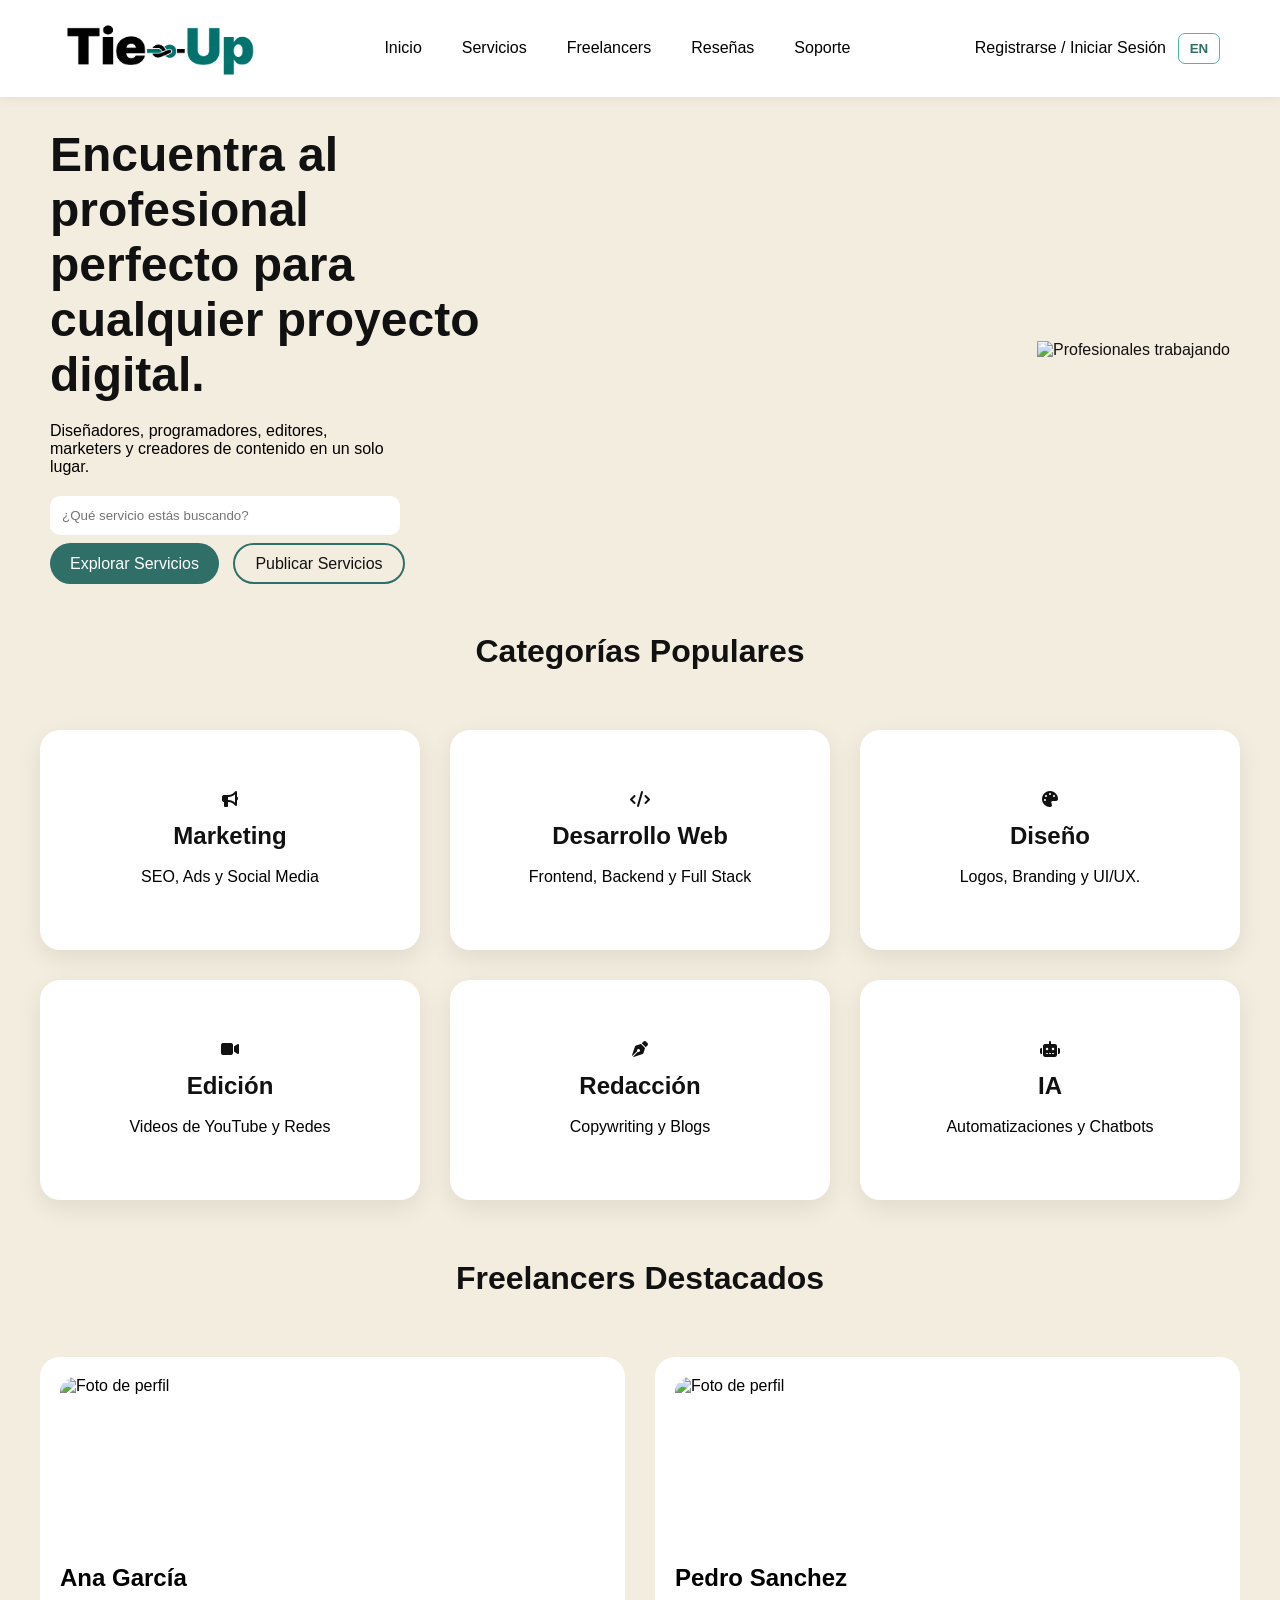
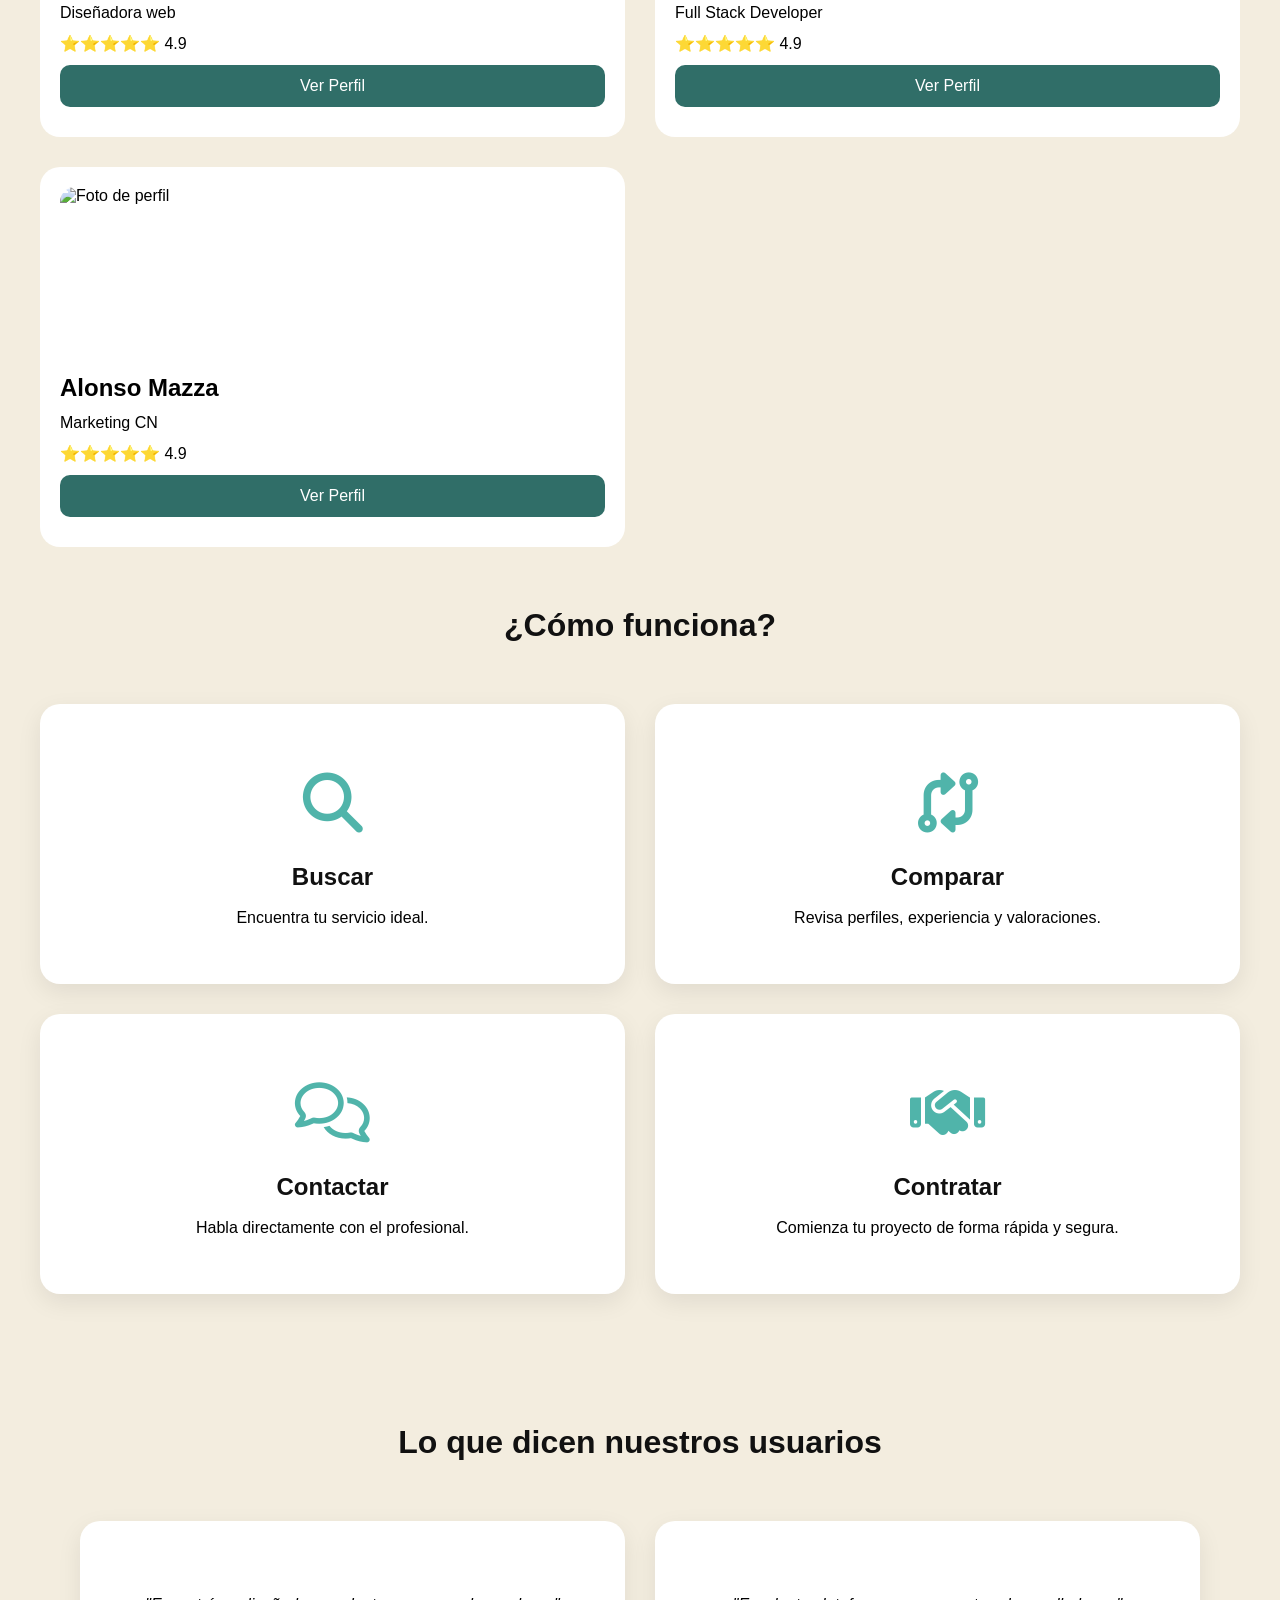
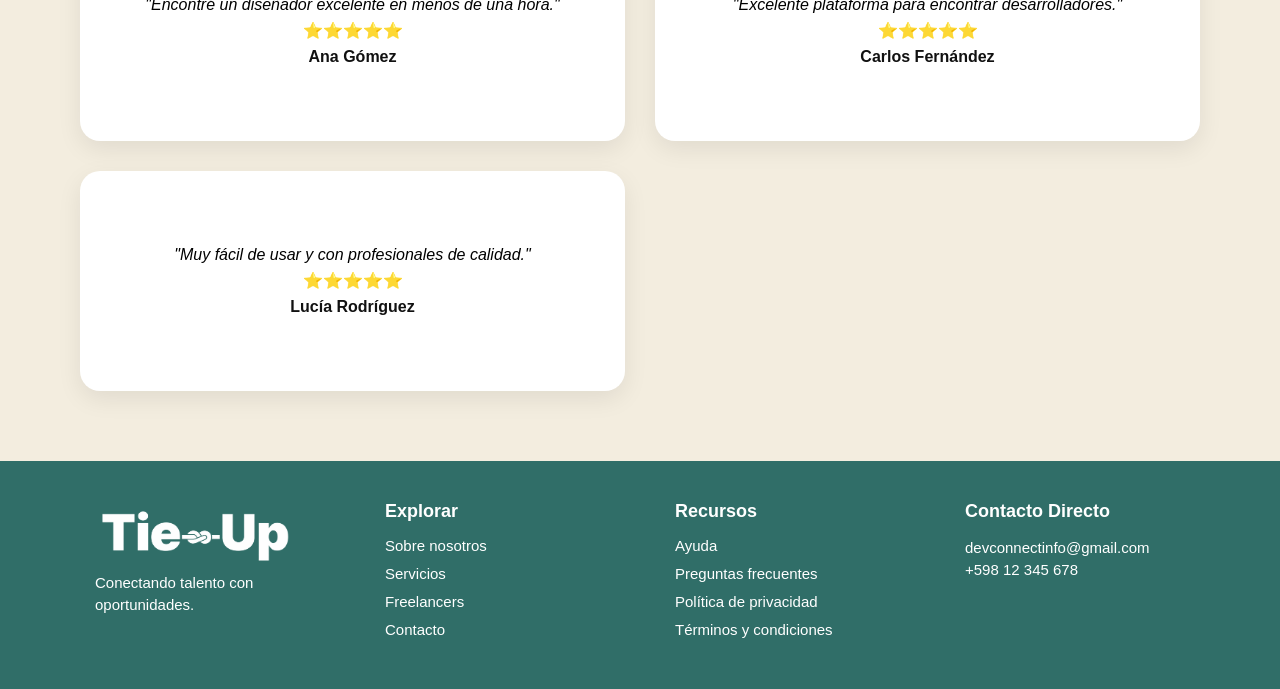
==== html/index.html @ b58e4df6 "fix: restore black typography on homepage" ====
<!doctype html>
<html lang="es">
  <head>
    <meta charset="UTF-8" />
    <meta name="viewport" content="width=device-width, initial-scale=1.0" />
    <title>Tie-Up</title>
    <link
      rel="icon"
      type="image/png"
      href="../docs/tie-up/logo-tie-up-transparente.png"
    />

    <link rel="stylesheet" href="../css/style.css?v=20261026-3" />
    <link rel="stylesheet" href="../css/navbar.css?v=20261026-2" />

    <link
      rel="stylesheet"
      href="https://cdnjs.cloudflare.com/ajax/libs/font-awesome/6.7.2/css/all.min.css"
    />
  </head>

  <body class="page-with-navbar">
    <header class="site-header">
      <nav class="navBar">
        <div class="logo">
          <img
            src="../docs/tie-up/logo-tie-up-transparente.png"
            alt="Logo de DevConnect"
          />
        </div>

        <div class="navLinks">
          <ul>
            <li><a href="index.html">Inicio</a></li>
            <li><a href="#servicios">Servicios</a></li>
            <li><a href="#freelancers">Freelancers</a></li>
            <li><a href="#resenas">Reseñas</a></li>
            <li><a href="soporte.html">Soporte</a></li>
          </ul>
        </div>

        <div class="navSession">
          <a href="login.html">Registrarse / Iniciar Sesión</a>
        </div>

        <button class="menu-hamburguesa" type="button" aria-label="Abrir menú" aria-expanded="false">
          ☰
        </button>
      </nav>
    </header>

    <main>
      <!-- HERO -->
      <section class="hero">
        <div class="heroTxt">
          <h1>
            Encuentra al profesional perfecto para cualquier proyecto digital.
          </h1>

          <p>
            Diseñadores, programadores, editores, marketers y creadores de
            contenido en un solo lugar.
          </p>

          <div class="divHeroNav">
            <label for="buscarServicio" class="sr-only">Buscar servicio</label>

            <input
              id="buscarServicio"
              type="text"
              placeholder="¿Qué servicio estás buscando?"
            />

            <div>
              <a href="#servicios" id="aHero1">Explorar Servicios</a>
              <a href="login.html" id="aHero2">Publicar Servicios</a>
            </div>
          </div>
        </div>

        <div>
          <img
            class="heroImg"
            src="../src/img/imgHero.png?v=20261026-2"
            alt="Profesionales trabajando"
          />
        </div>
      </section>

      <!-- CATEGORÍAS -->
      <section id="servicios">
        <h2 id="titleCatPopulares">Categorías Populares</h2>

        <div class="cardContainer">
          <div class="card">
            <i class="fa-solid fa-bullhorn"></i>
            <h2>Marketing</h2>
            <p>SEO, Ads y Social Media</p>
          </div>

          <div class="card">
            <i class="fa-solid fa-code"></i>
            <h2>Desarrollo Web</h2>
            <p>Frontend, Backend y Full Stack</p>
          </div>

          <div class="card">
            <i class="fa-solid fa-palette"></i>
            <h2>Diseño</h2>
            <p>Logos, Branding y UI/UX.</p>
          </div>

          <div class="card">
            <i class="fa-solid fa-video"></i>
            <h2>Edición</h2>
            <p>Videos de YouTube y Redes</p>
          </div>

          <div class="card">
            <i class="fa-solid fa-pen-nib"></i>
            <h2>Redacción</h2>
            <p>Copywriting y Blogs</p>
          </div>

          <div class="card">
            <i class="fa-solid fa-robot"></i>
            <h2>IA</h2>
            <p>Automatizaciones y Chatbots</p>
          </div>
        </div>
      </section>

      <!-- DESTACADOS -->
      <section id="freelancers">
        <h2 id="titleDestacados">Freelancers Destacados</h2>

        <div class="cardDestacadosContainer">
          <div class="cardDestacado">
            <img
              src="https://images.pexels.com/photos/1604024/pexels-photo-1604024.jpeg"
              alt="Foto de perfil"
            />
            <h2>Ana García</h2>
            <p>Diseñadora web</p>
            <p>⭐⭐⭐⭐⭐ 4.9</p>
            <!--<button>Ver Perfil</button>-->
            <a href="perfil-ana.html">Ver Perfil</a>
          </div>

          <div class="cardDestacado">
            <img
              src="https://images.pexels.com/photos/16323580/pexels-photo-16323580.jpeg"
              alt="Foto de perfil"
            />
            <h2>Pedro Sanchez</h2>
            <p>Full Stack Developer</p>
            <p>⭐⭐⭐⭐⭐ 4.9</p>
            <a href="perfil-ana.html">Ver Perfil</a>
          </div>

          <div class="cardDestacado">
            <img
              src="https://images.pexels.com/photos/9034719/pexels-photo-9034719.jpeg"
              alt="Foto de perfil"
            />
            <h2>Alonso Mazza</h2>
            <p>Marketing CN</p>
            <p>⭐⭐⭐⭐⭐ 4.9</p>
            <a href="perfil-ana.html">Ver Perfil</a>
          </div>
        </div>
      </section>

      <!-- CÓMO FUNCIONA -->
      <section>
        <h2 id="titleComoFunciona">¿Cómo funciona?</h2>

        <div class="ComoFuncionaContainer">
          <div class="ComoFunciona">
            <i class="fa-solid fa-magnifying-glass" aria-hidden="true"></i>
            <h2>Buscar</h2>
            <p>Encuentra tu servicio ideal.</p>
          </div>

          <div class="ComoFunciona">
            <i class="fa-solid fa-code-compare" aria-hidden="true"></i>
            <h2>Comparar</h2>
            <p>Revisa perfiles, experiencia y valoraciones.</p>
          </div>

          <div class="ComoFunciona">
            <i class="fa-regular fa-comments" aria-hidden="true"></i>
            <h2>Contactar</h2>
            <p>Habla directamente con el profesional.</p>
          </div>

          <div class="ComoFunciona">
            <i class="fa-solid fa-handshake" aria-hidden="true"></i>
            <h2>Contratar</h2>
            <p>Comienza tu proyecto de forma rápida y segura.</p>
          </div>
        </div>
      </section>

      <!-- RESEÑAS -->
      <section class="reseñas" id="resenas">
        <h2 id="titleResenas">Lo que dicen nuestros usuarios</h2>

        <div class="reseñasCardContainer">
          <div class="cardReseña">
            <p>"Encontré un diseñador excelente en menos de una hora."</p>
            <p>⭐⭐⭐⭐⭐</p>
            <p>Ana Gómez</p>
          </div>

          <div class="cardReseña">
            <p>"Excelente plataforma para encontrar desarrolladores."</p>
            <p>⭐⭐⭐⭐⭐</p>
            <p>Carlos Fernández</p>
          </div>

          <div class="cardReseña">
            <p>"Muy fácil de usar y con profesionales de calidad."</p>
            <p>⭐⭐⭐⭐⭐</p>
            <p>Lucía Rodríguez</p>
          </div>
        </div>
      </section>
    </main>

    <!-- FOOTER -->
    <footer id="contacto">
      <div id="logo-footer">
        <img
          src="../docs/tie-up/logo-tie-up-transparente.png"
          alt="Logo de DevConnect"
        />
        <p>Conectando talento con oportunidades.</p>
      </div>

      <div>
        <h3>Explorar</h3>

        <ul>
          <li><span class="footerText">Sobre nosotros</span></li>
          <li><a href="#servicios">Servicios</a></li>
          <li><a href="#freelancers">Freelancers</a></li>
          <li><a href="#contacto">Contacto</a></li>
        </ul>
      </div>

      <div>
        <h3>Recursos</h3>

        <ul>
          <li><a href="soporte.html">Ayuda</a></li>
          <li><span class="footerText">Preguntas frecuentes</span></li>
          <li><span class="footerText">Política de privacidad</span></li>
          <li><span class="footerText">Términos y condiciones</span></li>
        </ul>
      </div>

      <div>
        <h3>Contacto Directo</h3>

        <p>devconnectinfo@gmail.com</p>
        <p>+598 12 345 678</p>
      </div>
    </footer>
    <script src="../js/navbar.js?v=20261026-2"></script>
    <script src="../js/i18n.js?v=20261026-2"></script>
  </body>
</html>
---- css/style.css ----
/* ===========================
   RESET
=========================== */

* {
  margin: 0;
  padding: 0;
  box-sizing: border-box;
}

/* ===========================
   VARIABLES
=========================== */

:root {
  --verdeClaro: #50b4aa;
  --verdeMedio: #3f928a;
  --verdeOscuro: #306e68;
  --blanco: #ffffff;
  --pastelClaro: #f3eddf;
  --pastelOscuro: #e5d8ba;
}

/* ===========================
   BODY
=========================== */

body {
  background-color: var(--pastelClaro);
  color: #111111;
  font-family: Arial, Helvetica, sans-serif;
  overflow-x: hidden;
}

/* ===========================
   HERO
=========================== */

.hero {
  display: flex;
  justify-content: space-between;
  align-items: center;
  gap: 60px;
  width: min(1180px, calc(100% - 80px));
  margin: 30px auto 60px;
}

.heroTxt {
  display: flex;
  flex-direction: column;
  gap: 20px;
  color: black;
}

.hero h1 {
  width: 450px;
  font-size: 3rem;
  color: #111111;
}

.hero p {
  width: 350px;
  color: black;
}

.heroImg {
  width: 350px;
}

.divHeroNav {
  display: flex;
  flex-direction: column;
  gap: 20px;
}

.divHeroNav input {
  width: 350px;
  padding: 12px;
  border: none;
  border-radius: 10px;
  outline: none;
}

.hero a {
  text-decoration: none;
}

#aHero1 {
  background-color: var(--verdeOscuro);
  color: var(--blanco);
  padding: 12px 20px;
  border-radius: 25px;
  margin-right: 10px;
}

#aHero2 {
  border: 2px solid var(--verdeOscuro);
  color: #111111;
  padding: 10px 20px;
  border-radius: 25px;
}

/* ===========================
   TITULOS
=========================== */

#titleCatPopulares,
#titleDestacados,
#titleComoFunciona,
#titleResenas {
  text-align: center;
  margin: 60px 0;
  font-size: 2rem;
  color: #111111;
}

/* ===========================
   CATEGORÍAS
=========================== */

.cardContainer {
  display: grid;
  grid-template-columns: repeat(4, minmax(0, 1fr));
  gap: 40px;
  width: min(1280px, 100%);
  margin: 0 auto;
  padding: 0 40px;
}

.card {
  width: 100%;
  height: 220px;

  background-color: var(--blanco);
  border-radius: 20px;

  display: flex;
  flex-direction: column;
  justify-content: center;
  align-items: center;
  gap: 15px;

  text-align: center;

  box-shadow: 0 8px 25px rgba(0, 0, 0, 0.08);

  transition: 0.5s;
}

.card:hover {
  transform: translateY(-6px);
}

.card h2 {
  margin: 0;
}

.card p {
  color: black;
  line-height: 1.5;
}

/* ===========================
   DESTACADOS
=========================== */

.cardDestacadosContainer {
  display: grid;
  grid-template-columns: repeat(3, minmax(0, 1fr));
  gap: 30px;
  width: min(1280px, 100%);
  margin: 0 auto;
  padding: 0 40px;
}

.cardDestacado {
  background-color: var(--blanco);
  width: 100%;
  height: 380px;

  color: black;

  padding: 20px;
  border-radius: 20px;

  display: flex;
  flex-direction: column;
  gap: 12px;
}

.cardDestacado:hover {
  transform: translateY(-6px);
}

.cardDestacado img {
  width: 100%;
  height: 170px;

  object-fit: cover;
  border-radius: 15px;
}

.cardDestacado h2 {
  margin-top: 5px;
}

.cardDestacado button {
  margin-top: auto;

  background-color: var(--verdeOscuro);
  color: var(--blanco);

  border: none;
  border-radius: 10px;

  padding: 12px;

  cursor: pointer;
  transition: 0.67s;
}

.cardDestacado a {
  background-color: var(--verdeOscuro);
  display: flex;

  justify-content: center;
  align-items: center;

  padding: 12px;
  border-radius: 10px;

  color: white;
  text-decoration: none;

  cursor: pointer;
  transition: 0.67s;
}

.cardDestacado a:hover {
  background-color: var(--verdeClaro);
}

/* ===========================
   COMO FUNCIONA
=========================== */
.ComoFuncionaContainer {
  display: grid;
  grid-template-columns: repeat(4, minmax(0, 1fr));
  gap: 30px;
  width: min(1280px, 100%);
  margin: 0 auto;
  padding: 0 40px;
  align-items: center;
}

.ComoFunciona {
  width: 100%;
  height: 280px;

  background-color: var(--blanco);
  color: black;

  display: flex;
  flex-direction: column;

  justify-content: center;
  align-items: center;
  text-align: center;

  gap: 15px;

  padding: 30px;
  border-radius: 20px;

  box-shadow: 0 8px 25px rgba(0, 0, 0, 0.08);

  transition: 0.67s;
}

.ComoFunciona:hover {
  transform: translateY(-6px);
}

.ComoFunciona img {
  width: 90px;
  height: 90px;
  object-fit: contain;
}

.ComoFunciona > i {
  width: 90px;
  height: 90px;
  display: grid;
  place-items: center;
  color: var(--verdeClaro);
  font-size: 60px;
}

.ComoFunciona h2 {
  margin: 0;
  color: #111111;
}

.ComoFunciona p {
  line-height: 1.5;
}

/* ===========================
   RESEÑAS
=========================== */

.reseñas {
  padding: 70px 40px;
}
.reseñasCardContainer {
  display: grid;
  grid-template-columns: repeat(3, minmax(0, 1fr));
  gap: 30px;
  width: min(1200px, 100%);
  margin: 0 auto;
}

.cardReseña {
  width: 100%;
  height: 220px;

  background-color: var(--blanco);

  padding: 30px;
  border-radius: 20px;

  display: flex;
  flex-direction: column;
  justify-content: center;
  text-align: center;

  box-shadow: 0 8px 25px rgba(0, 0, 0, 0.08);

  color: black;
}

.cardReseña:hover {
  transform: translateY(-6px);
  box-shadow: rgba(0, 0, 0, 0.08);
}

.cardReseña p {
  line-height: 1.6;
}

.cardReseña p:first-child {
  font-style: italic;
}

.cardReseña p:last-child {
  font-weight: bold;
  color: #111111;
}

footer img {
  width: 200px;
  height: auto;
  filter: brightness(0) invert(1);
}

footer {
  background-color: var(--verdeOscuro);
  color: var(--blanco);

  display: flex;
  justify-content: space-around;
  align-items: start;

  padding: 40px 60px;
}

footer div {
  width: 220px;
}

footer p {
  color: var(--blanco);
  font-size: 15px;
  line-height: 1.5;
}

footer h3 {
  color: var(--blanco);
  font-size: 18px;
  margin-bottom: 15px;
}

footer ul {
  list-style: none;
  padding: 0px;
}

footer li {
  margin-bottom: 10px;
}

footer a,
.footerText {
  color: var(--blanco);
  text-decoration: none;
  font-size: 15px;
}

footer a:hover {
  color: var(--blanco);
}

/* ==================================
   LAPTOPS
   ================================== */

@media (max-width: 1439px) {
  .cardContainer {
    grid-template-columns: repeat(3, minmax(0, 1fr));
    justify-content: initial;
    gap: 30px;
  }

  .cardDestacadosContainer,
  .reseñasCardContainer {
    grid-template-columns: repeat(2, minmax(0, 1fr));
    gap: 30px;
    padding: 0 40px;
  }

  .ComoFuncionaContainer {
    grid-template-columns: repeat(2, minmax(0, 1fr));
    gap: 30px;
    padding: 0 40px;
  }

  .card,
  .cardDestacado,
  .ComoFunciona,
  .cardReseña {
    width: 100%;
  }
}

/* ==================================
   TABLETS
   ================================== */

@media (max-width: 1100px) {
  .hero {
    align-items: center;
    gap: 40px;
    margin: 40px 30px;
  }

  .hero h1,
  .hero p,
  .divHeroNav input {
    width: 100%;
  }

  .heroTxt {
    flex: 1;
  }

  .heroImg {
    width: 300px;
    max-width: 45%;
  }

  .cardContainer {
    grid-template-columns: repeat(2, minmax(0, 1fr));
    justify-content: initial;
    gap: 24px;
    padding: 0 30px;
  }

  .cardDestacadosContainer,
  .ComoFuncionaContainer,
  .reseñasCardContainer {
    grid-template-columns: repeat(2, minmax(0, 1fr));
    justify-content: initial;
    gap: 24px;
    padding: 0 30px;
  }

  .card,
  .cardDestacado,
  .ComoFunciona,
  .cardReseña {
    width: 100%;
  }

  footer {
    flex-wrap: wrap;
    gap: 35px;
  }
}

/* ==================================
   CELULARES
   ================================== */

@media (max-width: 767px) {
  .hero {
    flex-direction: column;
    gap: 28px;
    width: auto;
    margin: 30px 20px 44px;
    text-align: center;
  }

  .heroTxt {
    width: 100%;
  }

  .hero h1 {
    width: 100%;
    font-size: 2.2rem;
  }

  .hero p {
    width: 100%;
  }

  .heroImg {
    width: 100%;
    max-width: 320px;
  }

  .divHeroNav {
    width: 100%;
  }

  .divHeroNav input {
    width: 100%;
  }

  .divHeroNav div {
    display: flex;
    flex-direction: column;
    gap: 12px;
  }

  #aHero1 {
    margin-right: 0;
  }

  #titleCatPopulares,
  #titleDestacados,
  #titleComoFunciona,
  #titleResenas {
    margin: 45px 20px 30px;
    font-size: 1.7rem;
  }

  .cardContainer,
  .cardDestacadosContainer,
  .ComoFuncionaContainer,
  .reseñasCardContainer {
    grid-template-columns: 1fr;
    justify-content: initial;
    gap: 20px;
    padding: 0 20px;
  }

  .card,
  .cardDestacado,
  .ComoFunciona,
  .cardReseña {
    width: 100%;
  }

  .card {
    height: auto;
    min-height: 160px;
    padding: 22px;
  }

  .cardDestacado {
    height: auto;
    min-height: 0;
  }

  .ComoFunciona {
    height: auto;
    min-height: 200px;
    padding: 24px;
  }

  .cardReseña {
    height: auto;
    min-height: 170px;
  }

  .reseñas {
    padding: 40px 0;
  }

  footer {
    flex-direction: column;
    gap: 30px;
    padding: 35px 24px;
  }

  footer div {
    width: 100%;
  }
}

/* ==================================
   CELULARES PEQUEÑOS
   ================================== */

@media (max-width: 480px) {
  .hero {
    margin: 25px 16px;
  }

  .hero h1 {
    font-size: 1.9rem;
  }

  .cardContainer,
  .cardDestacadosContainer,
  .ComoFuncionaContainer,
  .reseñasCardContainer {
    padding: 0 16px;
  }

  .card,
  .cardDestacado,
  .ComoFunciona,
  .cardReseña {
    padding: 20px;
  }

  footer {
    padding: 30px 20px;
  }
}
---- css/navbar.css ----
.site-header {
  width: 100%;
  background-color: var(--blanco, #ffffff);
  box-shadow: 0 2px 10px rgba(0, 0, 0, 0.06);
  position: relative;
  z-index: 10;
}

.site-header,
.site-header * {
  box-sizing: border-box;
}

.menu-hamburguesa {
  display: none;
  width: auto;
  height: auto;
  margin: 0;
  padding: 8px 10px;
  border: 0;
  border-radius: 8px;
  background: var(--verdeOscuro, #306e68);
  color: #fff;
  font-size: 1.35rem;
  cursor: pointer;
  line-height: 1;
  transform: none;
}

.menu-hamburguesa:hover {
  background: var(--verdeMedio, #3f928a);
  transform: none;
}

.page-with-navbar {
  display: block;
  min-height: 100vh;
  padding: 0;
}

.navBar {
  width: 100%;
  min-height: 90px;
  display: flex;
  justify-content: space-between;
  align-items: center;
  gap: 30px;
  padding: 15px 60px;
  background-color: var(--blanco, #ffffff);
  font-family: Arial, Helvetica, sans-serif;
}

.navBar .logo {
  display: flex;
  align-items: center;
}

.navBar .logo img {
  width: 200px;
  height: auto;
  display: block;
}

.navBar ul {
  display: flex;
  align-items: center;
  gap: 40px;
  margin: 0;
  padding: 0;
  list-style: none;
}

.navBar a {
  color: black;
  text-decoration: none;
  transition: color 0.3s ease;
}

.navBar a:hover {
  color: var(--verdeClaro, #50b4aa);
}

.navSession {
  white-space: nowrap;
  display: flex;
  align-items: center;
  gap: 12px;
}

#language-toggle {
  min-width: 42px;
  padding: 7px 10px;
  border: 1px solid var(--verdeClaro, #50b4aa);
  border-radius: 7px;
  background: transparent;
  color: var(--verdeOscuro, #306e68);
  font-weight: 700;
  cursor: pointer;
}

#language-toggle:hover {
  background: var(--verdeClaro, #50b4aa);
  color: #fff;
}

.login-page .login,
.support-page .contacto {
  margin: 60px auto;
  padding-right: 20px;
  padding-left: 20px;
}

@media (max-width: 1100px) {
  .navBar {
    position: relative;
    min-height: 72px;
    gap: 16px;
    padding: 12px 24px;
  }

  .navBar .logo img {
    width: 145px;
  }

  .menu-hamburguesa {
    display: block;
    order: 3;
  }

  .navLinks,
  .navSession {
    display: none;
  }

  .navBar.menu-abierto {
    flex-wrap: wrap;
  }

  .navBar.menu-abierto .navLinks,
  .navBar.menu-abierto .navSession {
    display: flex;
    width: 100%;
  }

  .navBar.menu-abierto .navLinks {
    order: 4;
  }

  .navBar.menu-abierto .navSession {
    order: 5;
  }

  .navBar.menu-abierto ul,
  .navBar.menu-abierto .navSession {
    flex-direction: column;
    align-items: stretch;
    gap: 8px;
  }

  .navBar.menu-abierto a,
  .navBar.menu-abierto #language-toggle {
    display: block;
    width: 100%;
    padding: 10px 12px;
    text-align: center;
  }

  .navBar.menu-abierto .navLinks {
    border-top: 1px solid #e8efee;
    padding-top: 10px;
  }
}

@media (max-width: 480px) {
  .navBar {
    padding: 10px 16px;
  }

  .navBar .logo img {
    width: 125px;
  }
}
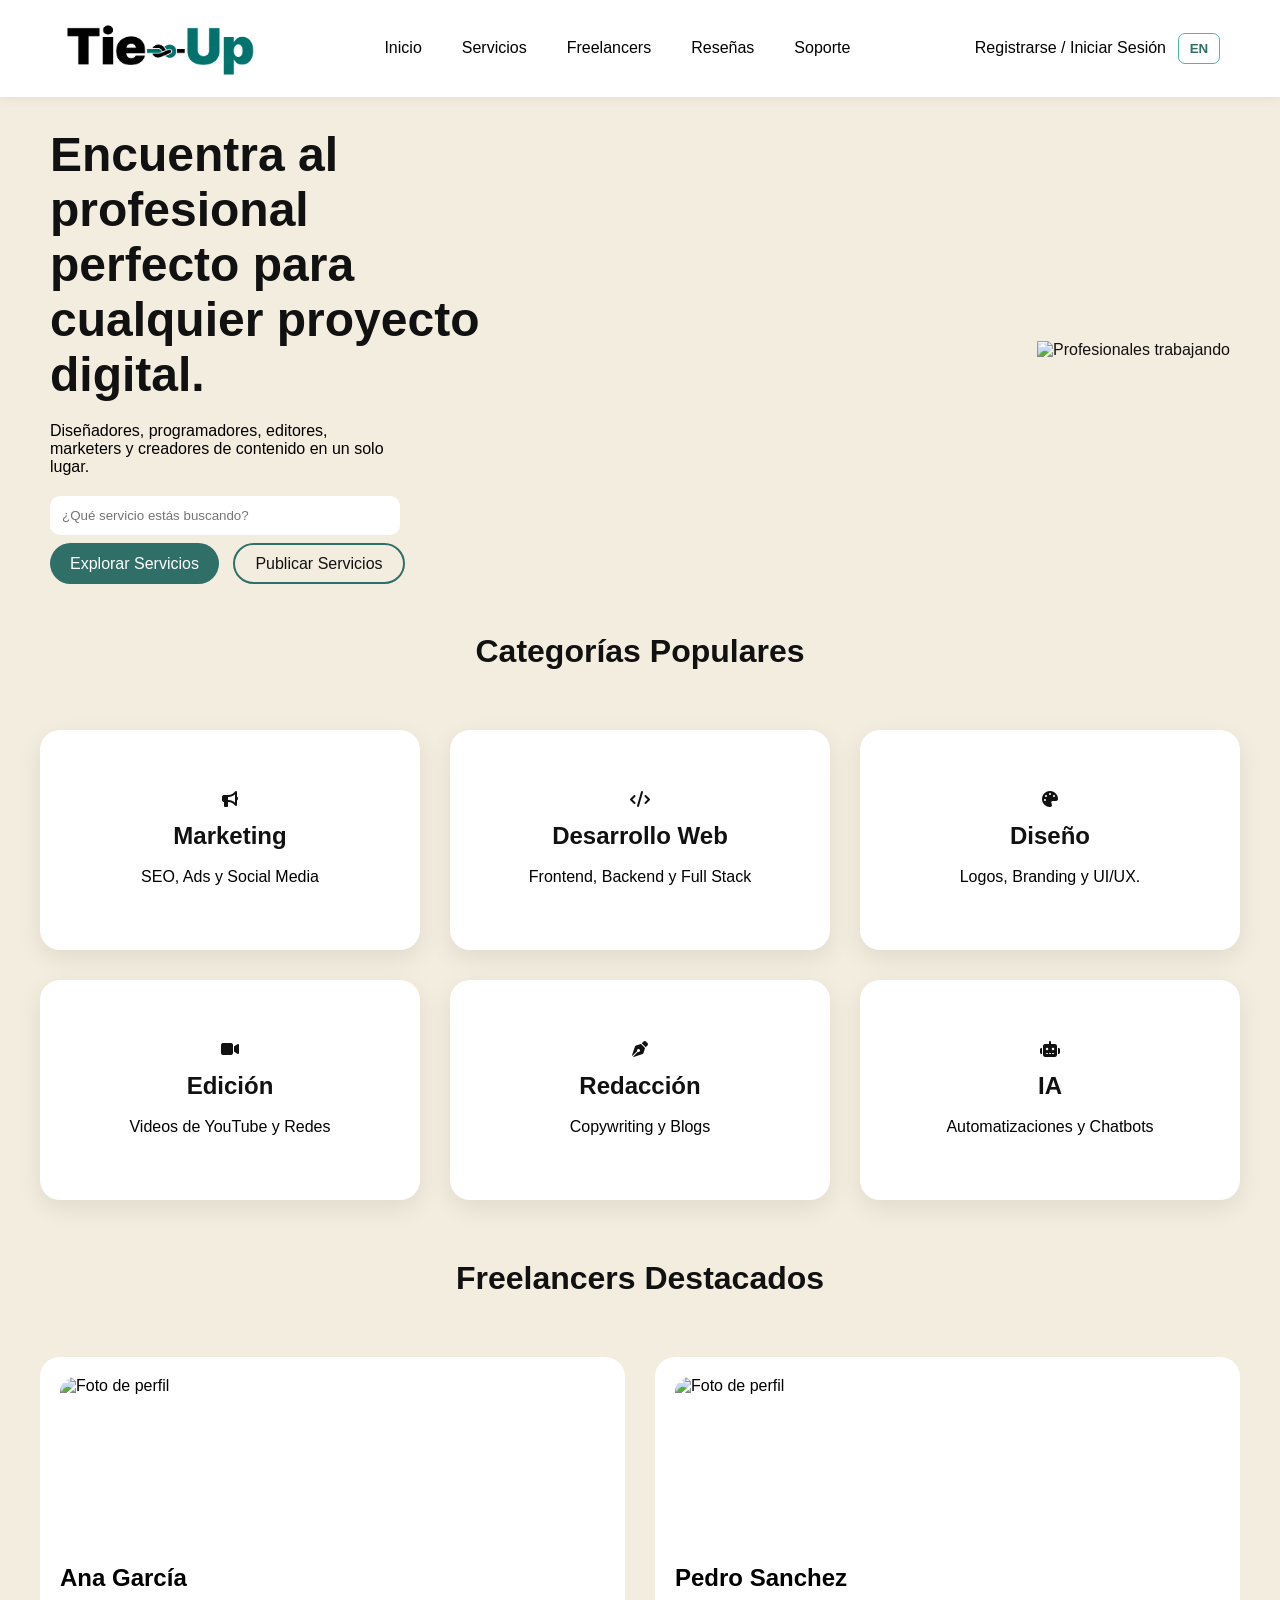
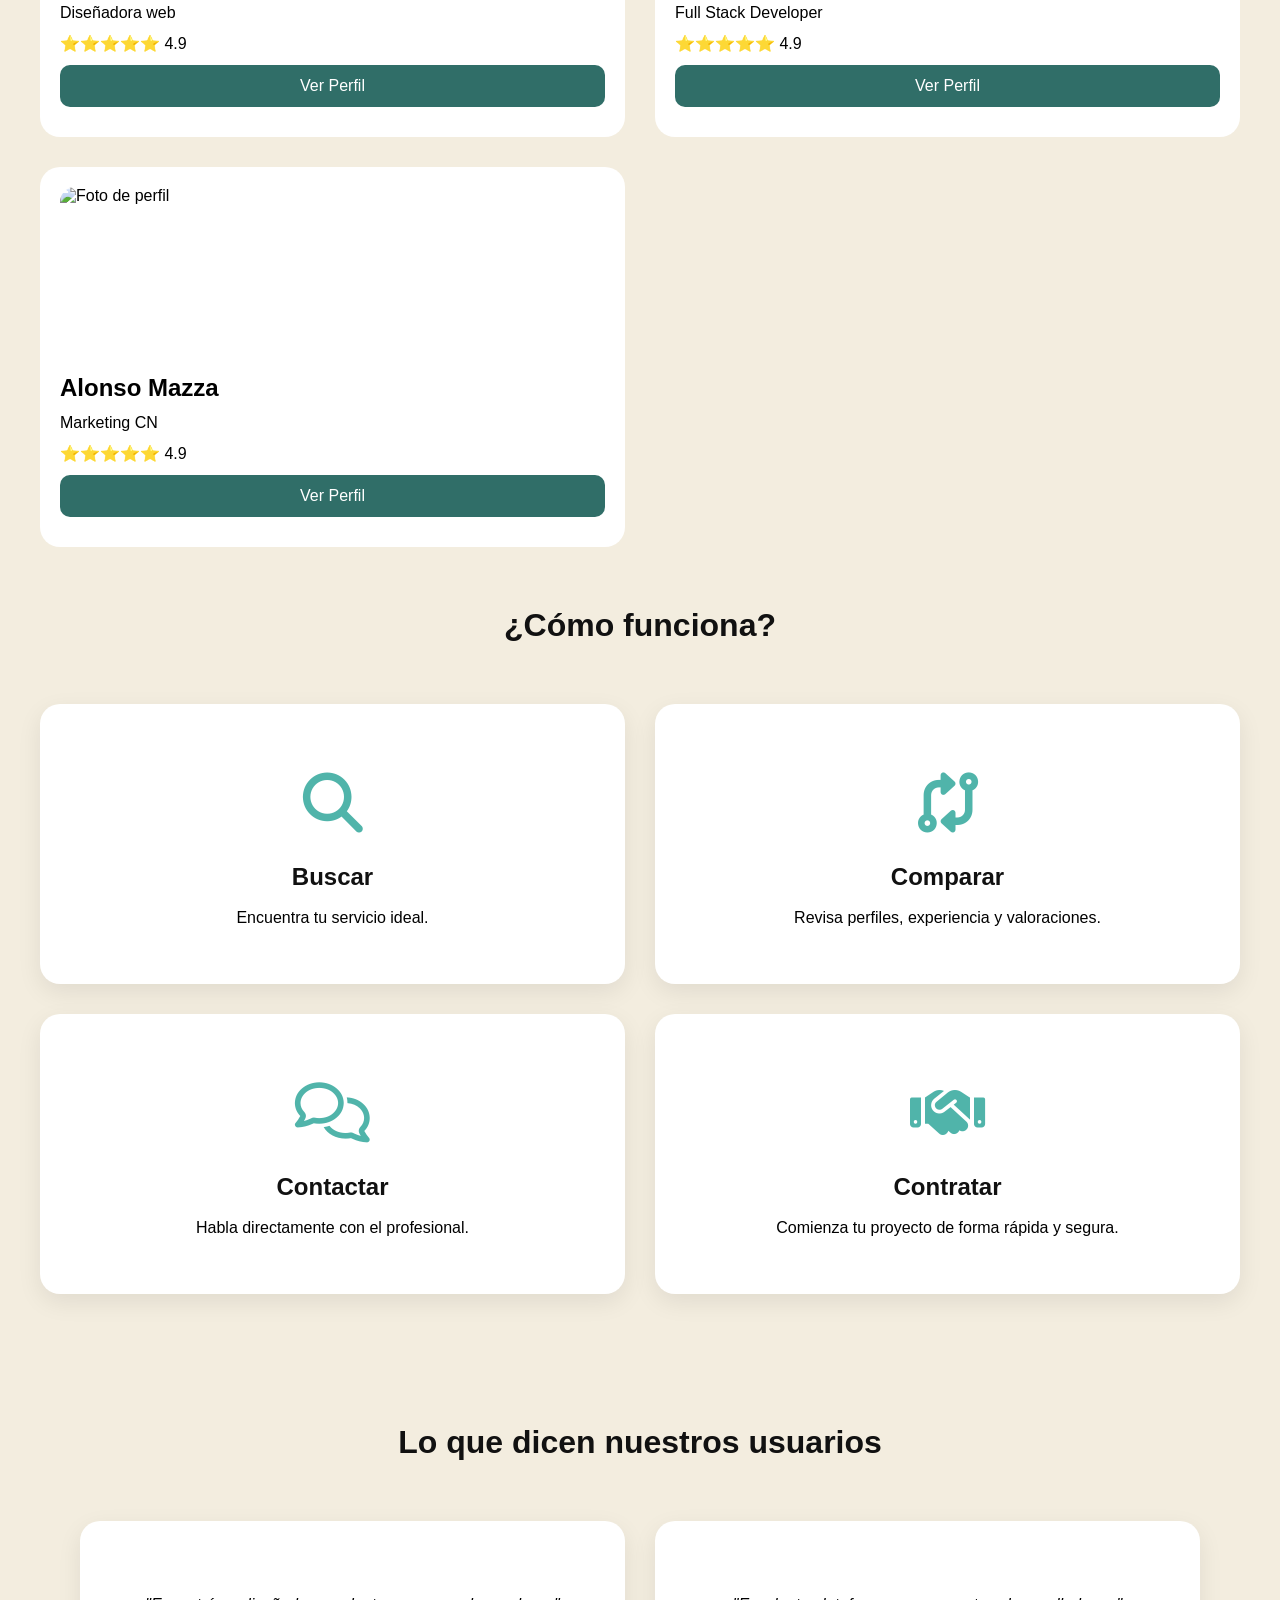
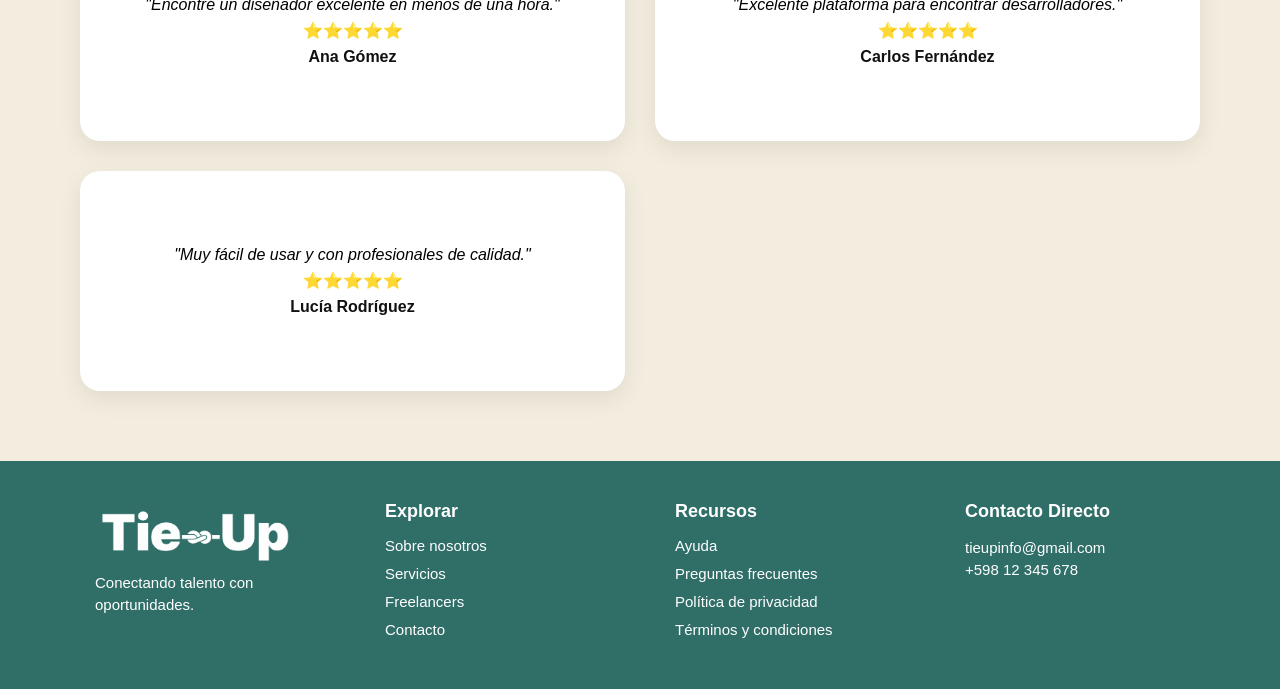
==== commit 1b8a9eb3: "Clean non-web artifacts and finish Tie-Up rename" ====
--- a/html/index.html
+++ b/html/index.html
@@ -7,7 +7,7 @@
     <link
       rel="icon"
       type="image/png"
-      href="../docs/tie-up/logo-tie-up-transparente.png"
+      href="../src/img/logo-tie-up-transparente.png"
     />
 
     <link rel="stylesheet" href="../css/style.css?v=20261026-3" />
@@ -24,8 +24,8 @@
       <nav class="navBar">
         <div class="logo">
           <img
-            src="../docs/tie-up/logo-tie-up-transparente.png"
-            alt="Logo de DevConnect"
+            src="../src/img/logo-tie-up-transparente.png"
+            alt="Logo de Tie-Up"
           />
         </div>
 
@@ -232,8 +232,8 @@
     <footer id="contacto">
       <div id="logo-footer">
         <img
-          src="../docs/tie-up/logo-tie-up-transparente.png"
-          alt="Logo de DevConnect"
+          src="../src/img/logo-tie-up-transparente.png"
+          alt="Logo de Tie-Up"
         />
         <p>Conectando talento con oportunidades.</p>
       </div>
@@ -263,7 +263,7 @@
       <div>
         <h3>Contacto Directo</h3>
 
-        <p>devconnectinfo@gmail.com</p>
+        <p>tieupinfo@gmail.com</p>
         <p>+598 12 345 678</p>
       </div>
     </footer>
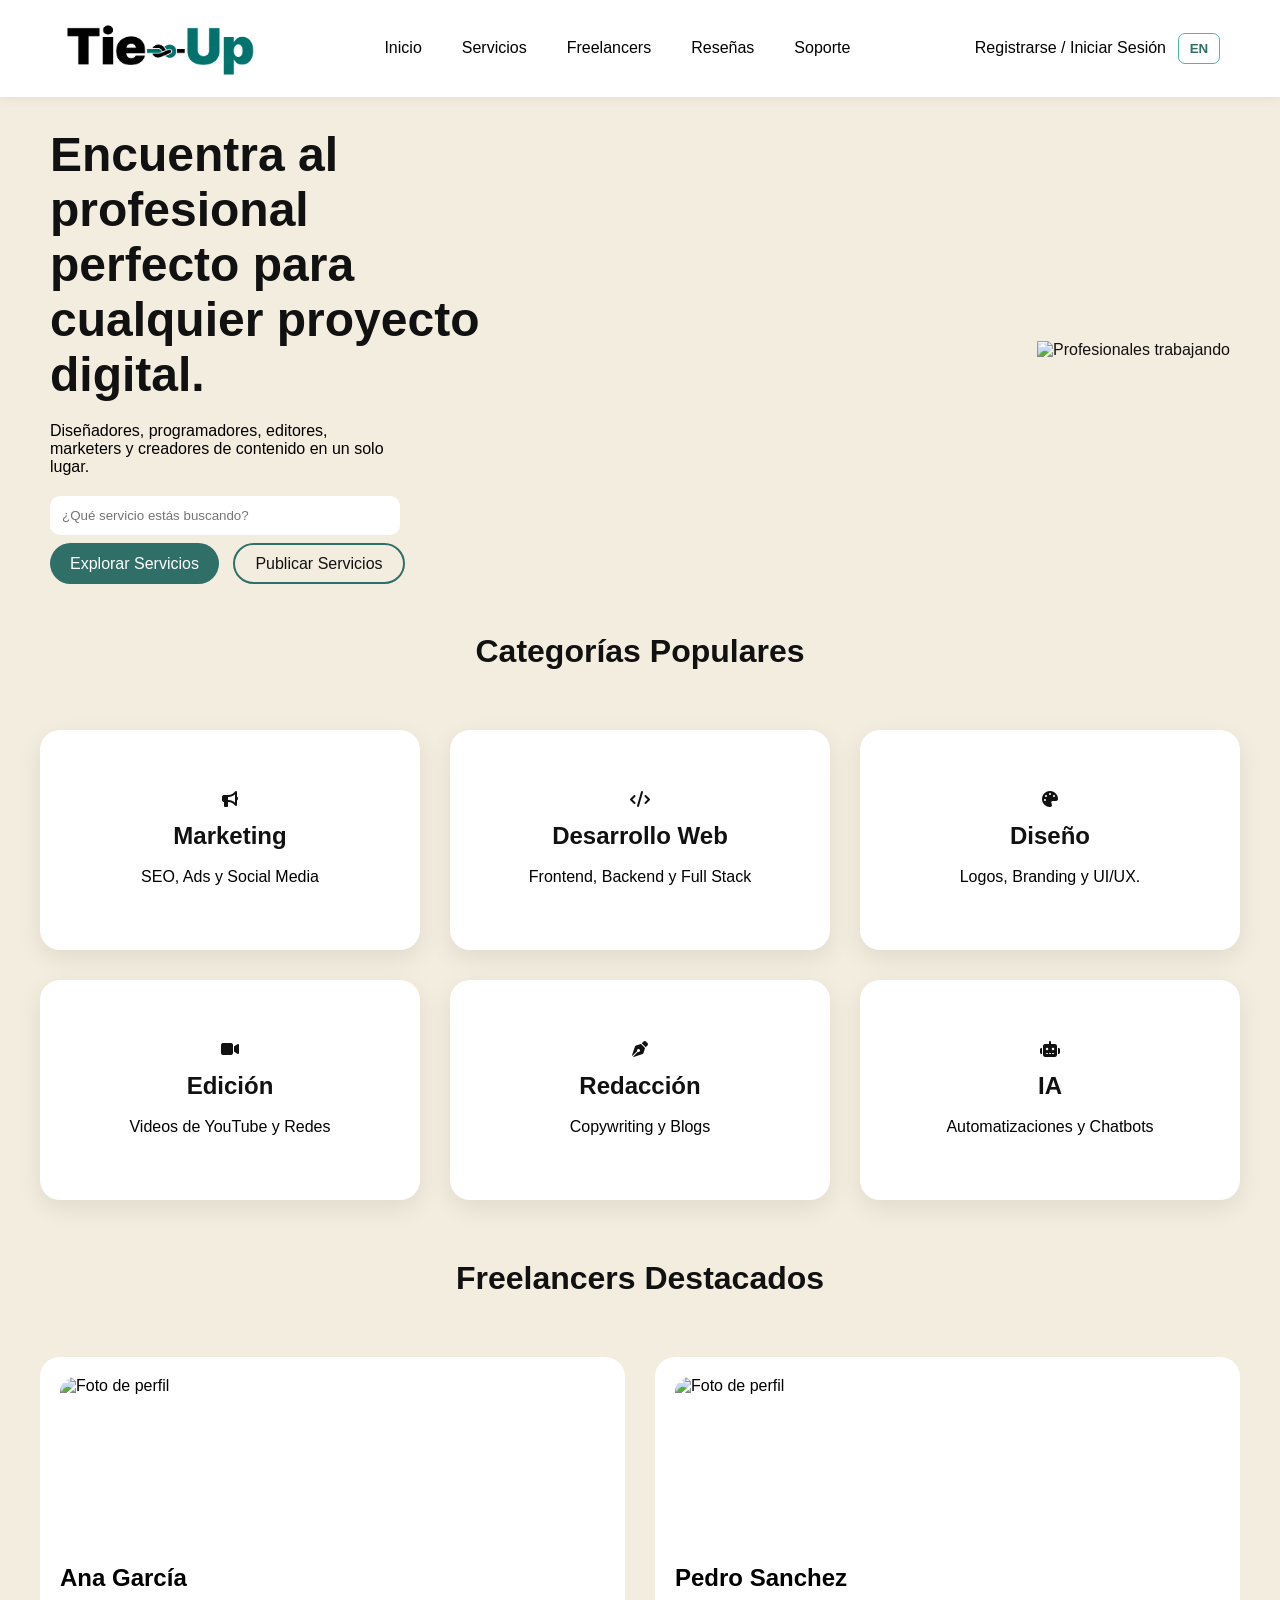
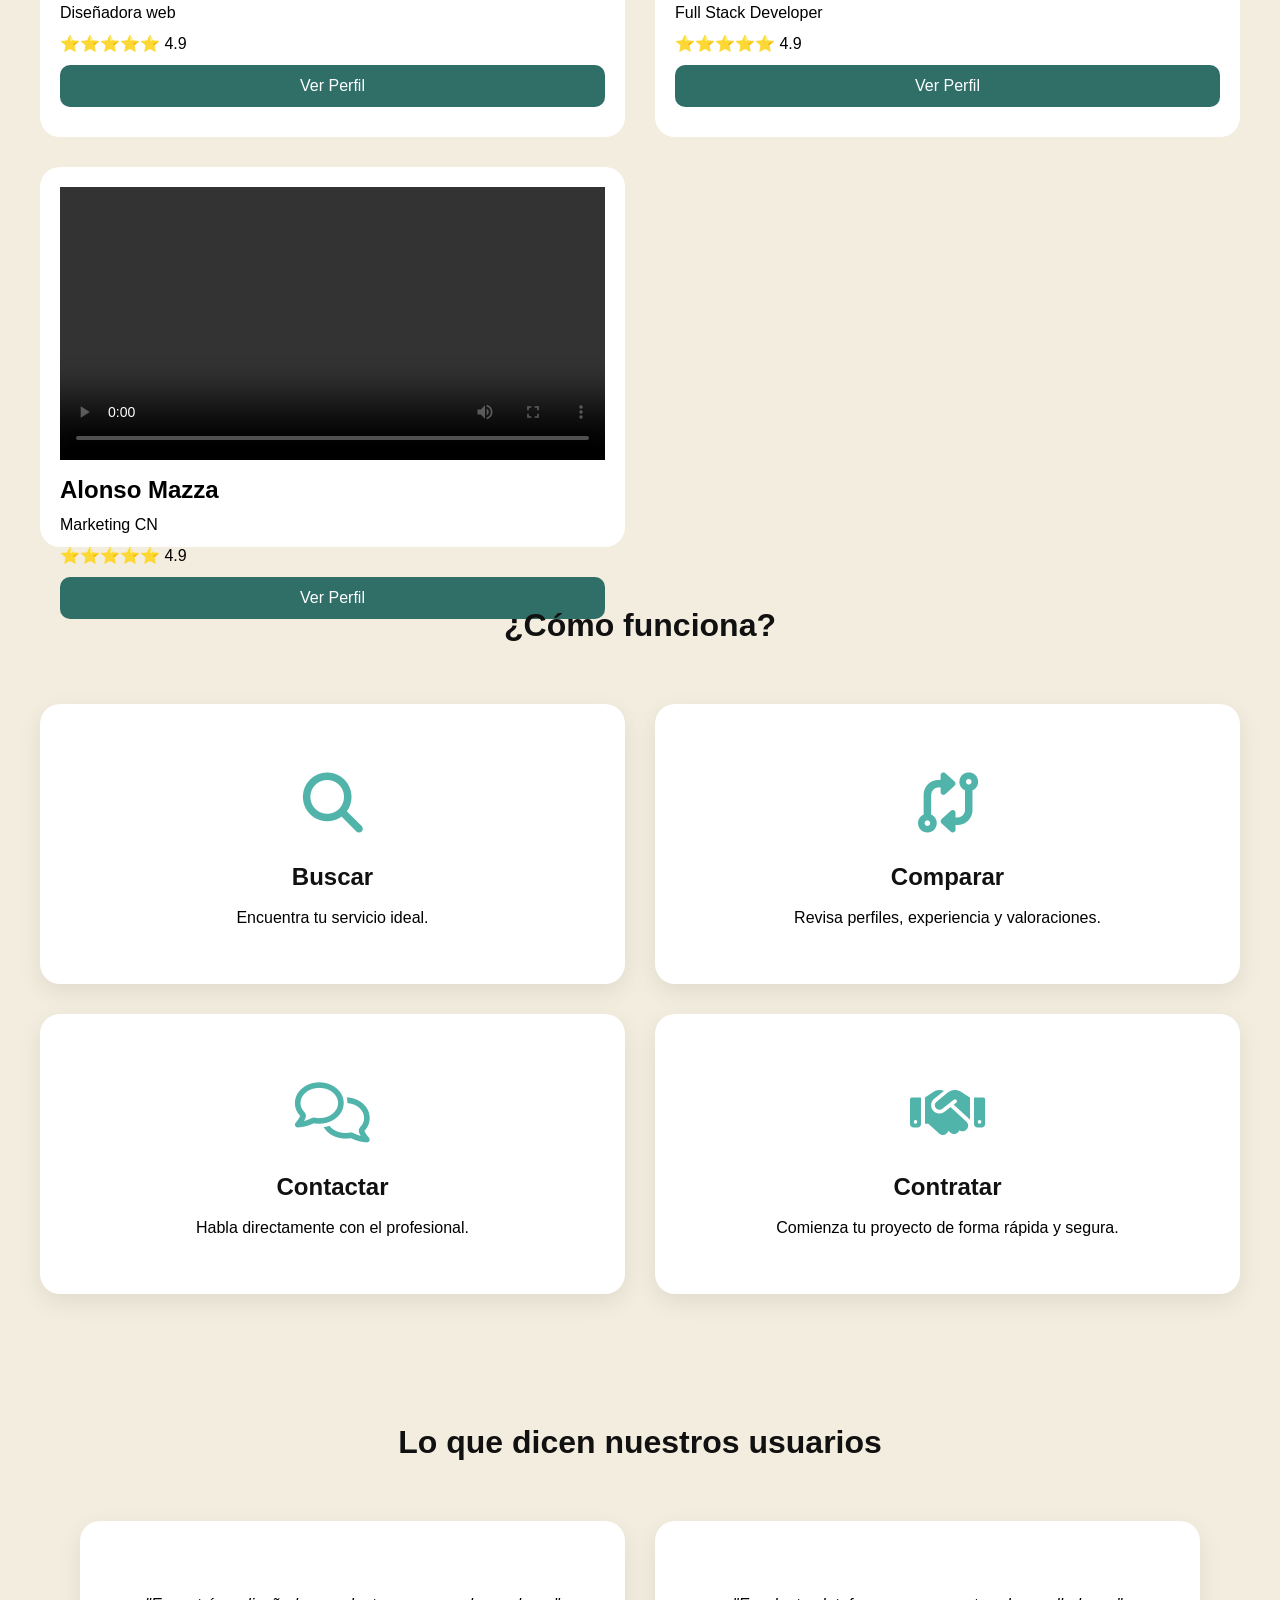
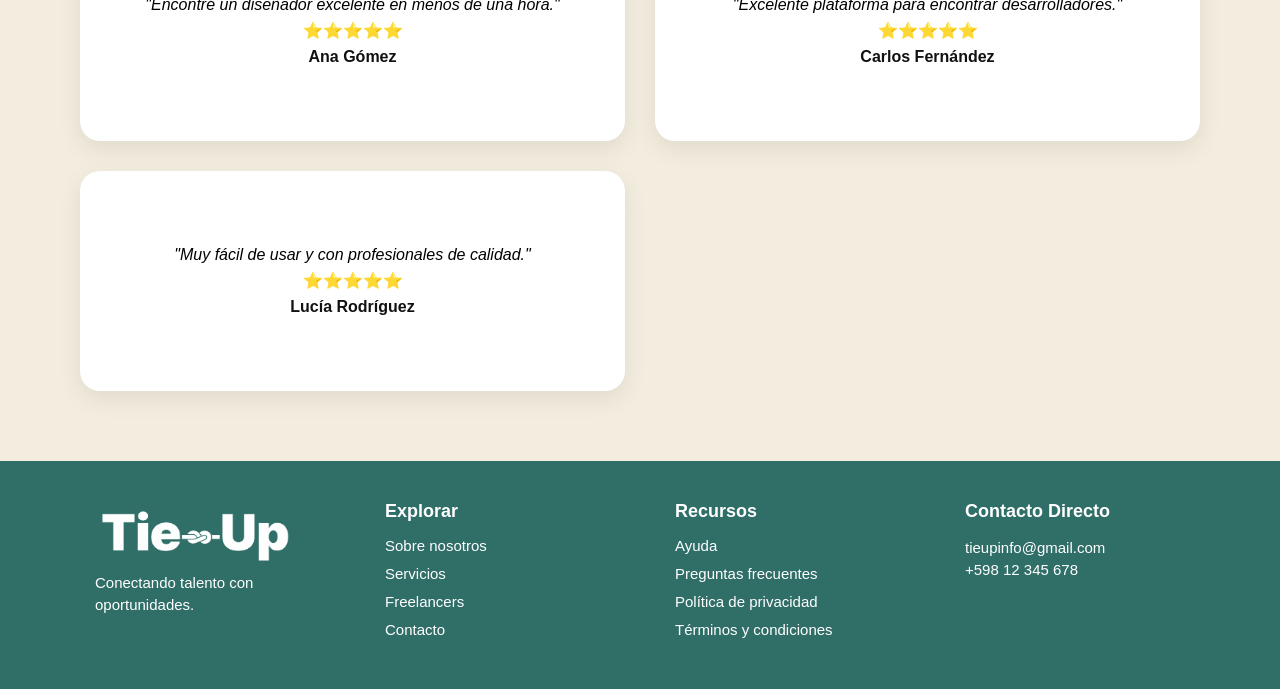
==== commit e932f74b: "feat: add an a important video" ====
--- a/html/index.html
+++ b/html/index.html
@@ -31,19 +31,24 @@
 
         <div class="navLinks">
           <ul>
-            <li><a href="index.html">Inicio</a></li>
-            <li><a href="#servicios">Servicios</a></li>
-            <li><a href="#freelancers">Freelancers</a></li>
-            <li><a href="#resenas">Reseñas</a></li>
-            <li><a href="soporte.html">Soporte</a></li>
+            <li><a href="index.html"><span data-i18n="inicio">Inicio</span></a></li>
+            <li><a href="#servicios"><span data-i18n="servicios">Servicios</span></a></li>
+            <li><a href="#freelancers"><span data-i18n="freelancers">Freelancers</span></a></li>
+            <li><a href="#resenas"><span data-i18n="resenas">Reseñas</span></a></li>
+            <li><a href="soporte.html"><span data-i18n="soporte">Soporte</span></a></li>
           </ul>
         </div>
 
         <div class="navSession">
-          <a href="login.html">Registrarse / Iniciar Sesión</a>
-        </div>
-
-        <button class="menu-hamburguesa" type="button" aria-label="Abrir menú" aria-expanded="false">
+          <a href="login.html"><span data-i18n="registrarse-iniciar-sesion">Registrarse / Iniciar Sesión</span></a>
+        </div>
+
+        <button
+          class="menu-hamburguesa"
+          type="button"
+          aria-label="Abrir menú"
+          aria-expanded="false"
+        >
           ☰
         </button>
       </nav>
@@ -54,26 +59,25 @@
       <section class="hero">
         <div class="heroTxt">
           <h1>
-            Encuentra al profesional perfecto para cualquier proyecto digital.
+            <span data-i18n="encuentra-al-profesional-perfecto-para-cualquier-proyecto-digita">Encuentra al profesional perfecto para cualquier proyecto digital.</span>
           </h1>
 
           <p>
-            Diseñadores, programadores, editores, marketers y creadores de
-            contenido en un solo lugar.
+            <span data-i18n="disenadores-programadores-editores-marketers-y-creadores-de-cont">Diseñadores, programadores, editores, marketers y creadores de contenido en un solo lugar.</span>
           </p>
 
           <div class="divHeroNav">
-            <label for="buscarServicio" class="sr-only">Buscar servicio</label>
+            <label for="buscarServicio" class="sr-only"><span data-i18n="buscar-servicio">Buscar servicio</span></label>
 
             <input
               id="buscarServicio"
               type="text"
-              placeholder="¿Qué servicio estás buscando?"
+              placeholder="¿Qué servicio estás buscando?" data-i18n="placeholder:que-servicio-estas-buscando"
             />
 
             <div>
-              <a href="#servicios" id="aHero1">Explorar Servicios</a>
-              <a href="login.html" id="aHero2">Publicar Servicios</a>
+              <a href="#servicios" id="aHero1"><span data-i18n="explorar-servicios">Explorar Servicios</span></a>
+              <a href="login.html" id="aHero2"><span data-i18n="publicar-servicios">Publicar Servicios</span></a>
             </div>
           </div>
         </div>
@@ -89,50 +93,50 @@
 
       <!-- CATEGORÍAS -->
       <section id="servicios">
-        <h2 id="titleCatPopulares">Categorías Populares</h2>
+        <h2 id="titleCatPopulares"><span data-i18n="categorias-populares">Categorías Populares</span></h2>
 
         <div class="cardContainer">
           <div class="card">
             <i class="fa-solid fa-bullhorn"></i>
-            <h2>Marketing</h2>
-            <p>SEO, Ads y Social Media</p>
+            <h2><span data-i18n="marketing">Marketing</span></h2>
+            <p><span data-i18n="seo-ads-y-social-media">SEO, Ads y Social Media</span></p>
           </div>
 
           <div class="card">
             <i class="fa-solid fa-code"></i>
-            <h2>Desarrollo Web</h2>
-            <p>Frontend, Backend y Full Stack</p>
+            <h2><span data-i18n="desarrollo-web">Desarrollo Web</span></h2>
+            <p><span data-i18n="frontend-backend-y-full-stack">Frontend, Backend y Full Stack</span></p>
           </div>
 
           <div class="card">
             <i class="fa-solid fa-palette"></i>
-            <h2>Diseño</h2>
-            <p>Logos, Branding y UI/UX.</p>
+            <h2><span data-i18n="diseno">Diseño</span></h2>
+            <p><span data-i18n="logos-branding-y-ui-ux">Logos, Branding y UI/UX.</span></p>
           </div>
 
           <div class="card">
             <i class="fa-solid fa-video"></i>
-            <h2>Edición</h2>
-            <p>Videos de YouTube y Redes</p>
+            <h2><span data-i18n="edicion">Edición</span></h2>
+            <p><span data-i18n="videos-de-youtube-y-redes">Videos de YouTube y Redes</span></p>
           </div>
 
           <div class="card">
             <i class="fa-solid fa-pen-nib"></i>
-            <h2>Redacción</h2>
-            <p>Copywriting y Blogs</p>
+            <h2><span data-i18n="redaccion">Redacción</span></h2>
+            <p><span data-i18n="copywriting-y-blogs">Copywriting y Blogs</span></p>
           </div>
 
           <div class="card">
             <i class="fa-solid fa-robot"></i>
-            <h2>IA</h2>
-            <p>Automatizaciones y Chatbots</p>
+            <h2><span data-i18n="ia">IA</span></h2>
+            <p><span data-i18n="automatizaciones-y-chatbots">Automatizaciones y Chatbots</span></p>
           </div>
         </div>
       </section>
 
       <!-- DESTACADOS -->
       <section id="freelancers">
-        <h2 id="titleDestacados">Freelancers Destacados</h2>
+        <h2 id="titleDestacados"><span data-i18n="freelancers-destacados">Freelancers Destacados</span></h2>
 
         <div class="cardDestacadosContainer">
           <div class="cardDestacado">
@@ -140,11 +144,11 @@
               src="https://images.pexels.com/photos/1604024/pexels-photo-1604024.jpeg"
               alt="Foto de perfil"
             />
-            <h2>Ana García</h2>
-            <p>Diseñadora web</p>
+            <h2><span data-i18n="ana-garcia">Ana García</span></h2>
+            <p><span data-i18n="disenadora-web">Diseñadora web</span></p>
             <p>⭐⭐⭐⭐⭐ 4.9</p>
-            <!--<button>Ver Perfil</button>-->
-            <a href="perfil-ana.html">Ver Perfil</a>
+            <!--<button><span data-i18n="ver-perfil">Ver Perfil</span></button>-->
+            <a href="perfil-ana.html"><span data-i18n="ver-perfil">Ver Perfil</span></a>
           </div>
 
           <div class="cardDestacado">
@@ -152,77 +156,78 @@
               src="https://images.pexels.com/photos/16323580/pexels-photo-16323580.jpeg"
               alt="Foto de perfil"
             />
-            <h2>Pedro Sanchez</h2>
-            <p>Full Stack Developer</p>
+            <h2><span data-i18n="pedro-sanchez">Pedro Sanchez</span></h2>
+            <p><span data-i18n="full-stack-developer">Full Stack Developer</span></p>
             <p>⭐⭐⭐⭐⭐ 4.9</p>
-            <a href="perfil-ana.html">Ver Perfil</a>
+            <a href="perfil-ana.html"><span data-i18n="ver-perfil">Ver Perfil</span></a>
           </div>
 
           <div class="cardDestacado">
-            <img
-              src="https://images.pexels.com/photos/9034719/pexels-photo-9034719.jpeg"
-              alt="Foto de perfil"
-            />
-            <h2>Alonso Mazza</h2>
-            <p>Marketing CN</p>
+       <video controls>
+  <!-- El navegador intenta reproducir este primero -->
+  <source src="https://www.youtube.com/watch?v=Bzei1D9wYg0" type="video/webm">
+  
+</video>
+            <h2><span data-i18n="alonso-mazza">Alonso Mazza</span></h2>
+            <p><span data-i18n="marketing-cn">Marketing CN</span></p>
             <p>⭐⭐⭐⭐⭐ 4.9</p>
-            <a href="perfil-ana.html">Ver Perfil</a>
+            <a href="perfil-ana.html"><span data-i18n="ver-perfil">Ver Perfil</span></a>
           </div>
         </div>
       </section>
 
       <!-- CÓMO FUNCIONA -->
       <section>
-        <h2 id="titleComoFunciona">¿Cómo funciona?</h2>
+        <h2 id="titleComoFunciona"><span data-i18n="como-funciona">¿Cómo funciona?</span></h2>
 
         <div class="ComoFuncionaContainer">
           <div class="ComoFunciona">
             <i class="fa-solid fa-magnifying-glass" aria-hidden="true"></i>
-            <h2>Buscar</h2>
-            <p>Encuentra tu servicio ideal.</p>
+            <h2><span data-i18n="buscar">Buscar</span></h2>
+            <p><span data-i18n="encuentra-tu-servicio-ideal">Encuentra tu servicio ideal.</span></p>
           </div>
 
           <div class="ComoFunciona">
             <i class="fa-solid fa-code-compare" aria-hidden="true"></i>
-            <h2>Comparar</h2>
-            <p>Revisa perfiles, experiencia y valoraciones.</p>
+            <h2><span data-i18n="comparar">Comparar</span></h2>
+            <p><span data-i18n="revisa-perfiles-experiencia-y-valoraciones">Revisa perfiles, experiencia y valoraciones.</span></p>
           </div>
 
           <div class="ComoFunciona">
             <i class="fa-regular fa-comments" aria-hidden="true"></i>
-            <h2>Contactar</h2>
-            <p>Habla directamente con el profesional.</p>
+            <h2><span data-i18n="contactar">Contactar</span></h2>
+            <p><span data-i18n="habla-directamente-con-el-profesional">Habla directamente con el profesional.</span></p>
           </div>
 
           <div class="ComoFunciona">
             <i class="fa-solid fa-handshake" aria-hidden="true"></i>
-            <h2>Contratar</h2>
-            <p>Comienza tu proyecto de forma rápida y segura.</p>
+            <h2><span data-i18n="contratar">Contratar</span></h2>
+            <p><span data-i18n="comienza-tu-proyecto-de-forma-rapida-y-segura">Comienza tu proyecto de forma rápida y segura.</span></p>
           </div>
         </div>
       </section>
 
       <!-- RESEÑAS -->
       <section class="reseñas" id="resenas">
-        <h2 id="titleResenas">Lo que dicen nuestros usuarios</h2>
+        <h2 id="titleResenas"><span data-i18n="lo-que-dicen-nuestros-usuarios">Lo que dicen nuestros usuarios</span></h2>
 
         <div class="reseñasCardContainer">
           <div class="cardReseña">
-            <p>"Encontré un diseñador excelente en menos de una hora."</p>
+            <p><span data-i18n="encontre-un-disenador-excelente-en-menos-de-una-hora">"Encontré un diseñador excelente en menos de una hora."</span></p>
             <p>⭐⭐⭐⭐⭐</p>
-            <p>Ana Gómez</p>
+            <p><span data-i18n="ana-gomez">Ana Gómez</span></p>
           </div>
 
           <div class="cardReseña">
-            <p>"Excelente plataforma para encontrar desarrolladores."</p>
+            <p><span data-i18n="excelente-plataforma-para-encontrar-desarrolladores">"Excelente plataforma para encontrar desarrolladores."</span></p>
             <p>⭐⭐⭐⭐⭐</p>
-            <p>Carlos Fernández</p>
+            <p><span data-i18n="carlos-fernandez">Carlos Fernández</span></p>
           </div>
 
           <div class="cardReseña">
-            <p>"Muy fácil de usar y con profesionales de calidad."</p>
+            <p><span data-i18n="muy-facil-de-usar-y-con-profesionales-de-calidad">"Muy fácil de usar y con profesionales de calidad."</span></p>
             <p>⭐⭐⭐⭐⭐</p>
-            <p>Lucía Rodríguez</p>
+            <p><span data-i18n="lucia-rodriguez">Lucía Rodríguez</span></p>
           </div>
         </div>
       </section>
@@ -235,39 +240,39 @@
           src="../src/img/logo-tie-up-transparente.png"
           alt="Logo de Tie-Up"
         />
-        <p>Conectando talento con oportunidades.</p>
+        <p><span data-i18n="conectando-talento-con-oportunidades">Conectando talento con oportunidades.</span></p>
       </div>
 
       <div>
-        <h3>Explorar</h3>
+        <h3><span data-i18n="explorar">Explorar</span></h3>
 
         <ul>
-          <li><span class="footerText">Sobre nosotros</span></li>
-          <li><a href="#servicios">Servicios</a></li>
-          <li><a href="#freelancers">Freelancers</a></li>
-          <li><a href="#contacto">Contacto</a></li>
+          <li><span class="footerText"><span data-i18n="sobre-nosotros">Sobre nosotros</span></span></li>
+          <li><a href="#servicios"><span data-i18n="servicios">Servicios</span></a></li>
+          <li><a href="#freelancers"><span data-i18n="freelancers">Freelancers</span></a></li>
+          <li><a href="#contacto"><span data-i18n="contacto">Contacto</span></a></li>
         </ul>
       </div>
 
       <div>
-        <h3>Recursos</h3>
+        <h3><span data-i18n="recursos">Recursos</span></h3>
 
         <ul>
-          <li><a href="soporte.html">Ayuda</a></li>
-          <li><span class="footerText">Preguntas frecuentes</span></li>
-          <li><span class="footerText">Política de privacidad</span></li>
-          <li><span class="footerText">Términos y condiciones</span></li>
+          <li><a href="soporte.html"><span data-i18n="ayuda">Ayuda</span></a></li>
+          <li><span class="footerText"><span data-i18n="preguntas-frecuentes">Preguntas frecuentes</span></span></li>
+          <li><span class="footerText"><span data-i18n="politica-de-privacidad">Política de privacidad</span></span></li>
+          <li><span class="footerText"><span data-i18n="terminos-y-condiciones">Términos y condiciones</span></span></li>
         </ul>
       </div>
 
       <div>
-        <h3>Contacto Directo</h3>
+        <h3><span data-i18n="contacto-directo">Contacto Directo</span></h3>
 
         <p>tieupinfo@gmail.com</p>
         <p>+598 12 345 678</p>
       </div>
     </footer>
     <script src="../js/navbar.js?v=20261026-2"></script>
-    <script src="../js/i18n.js?v=20261026-2"></script>
+    <script src="../js/i18n.js?v=20261104-1"></script>
   </body>
 </html>
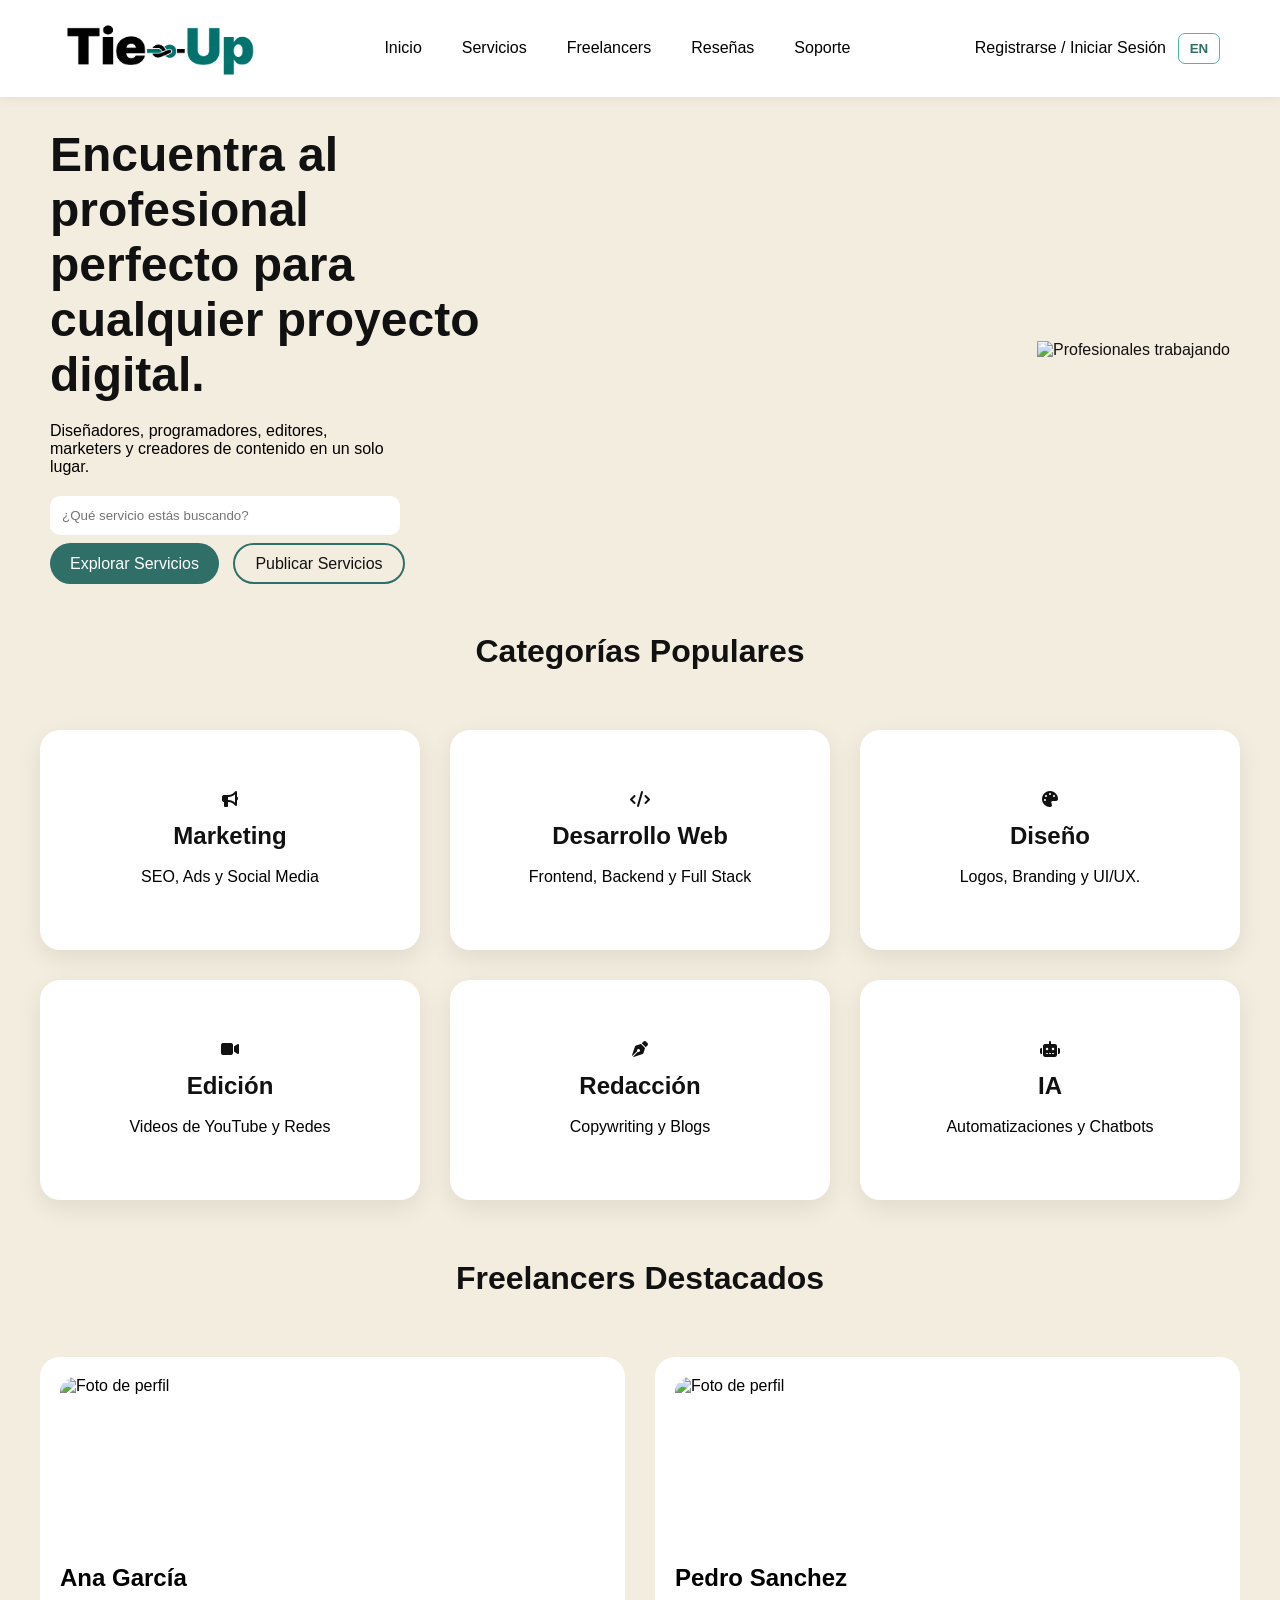
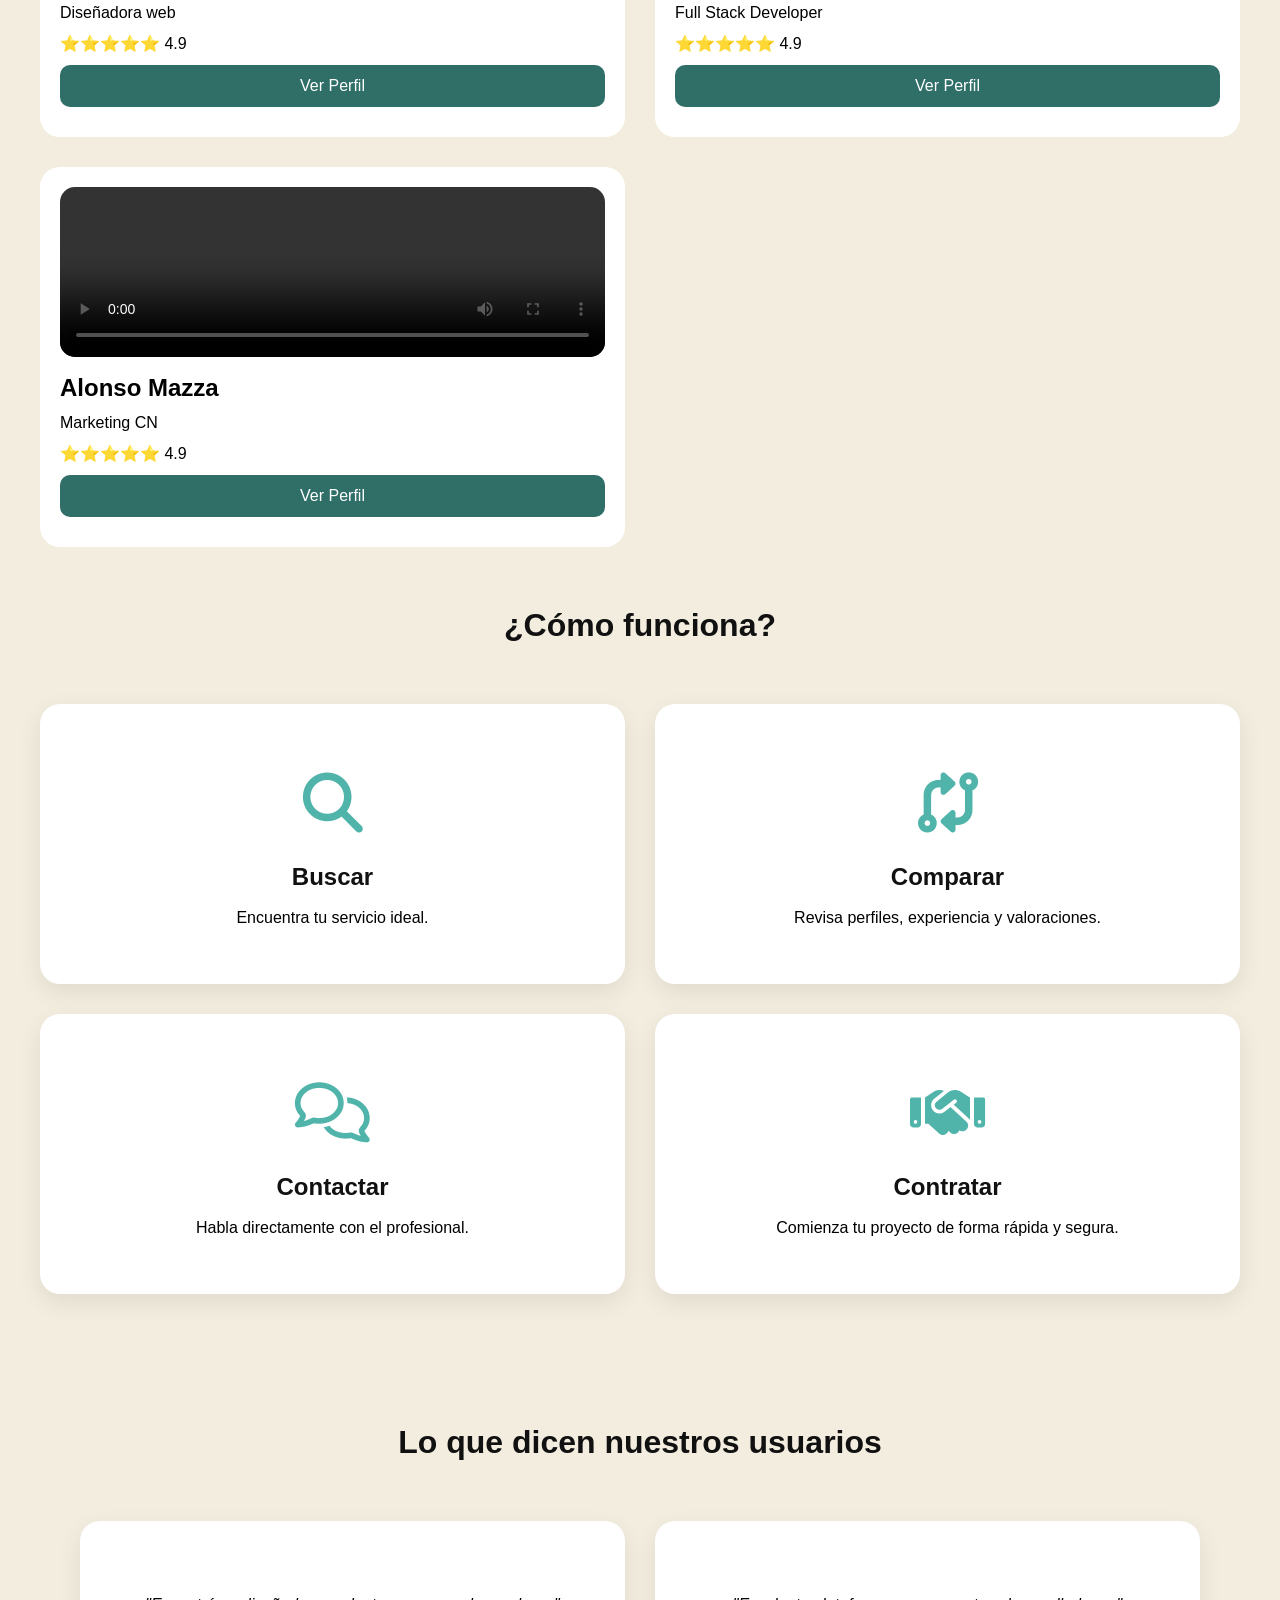
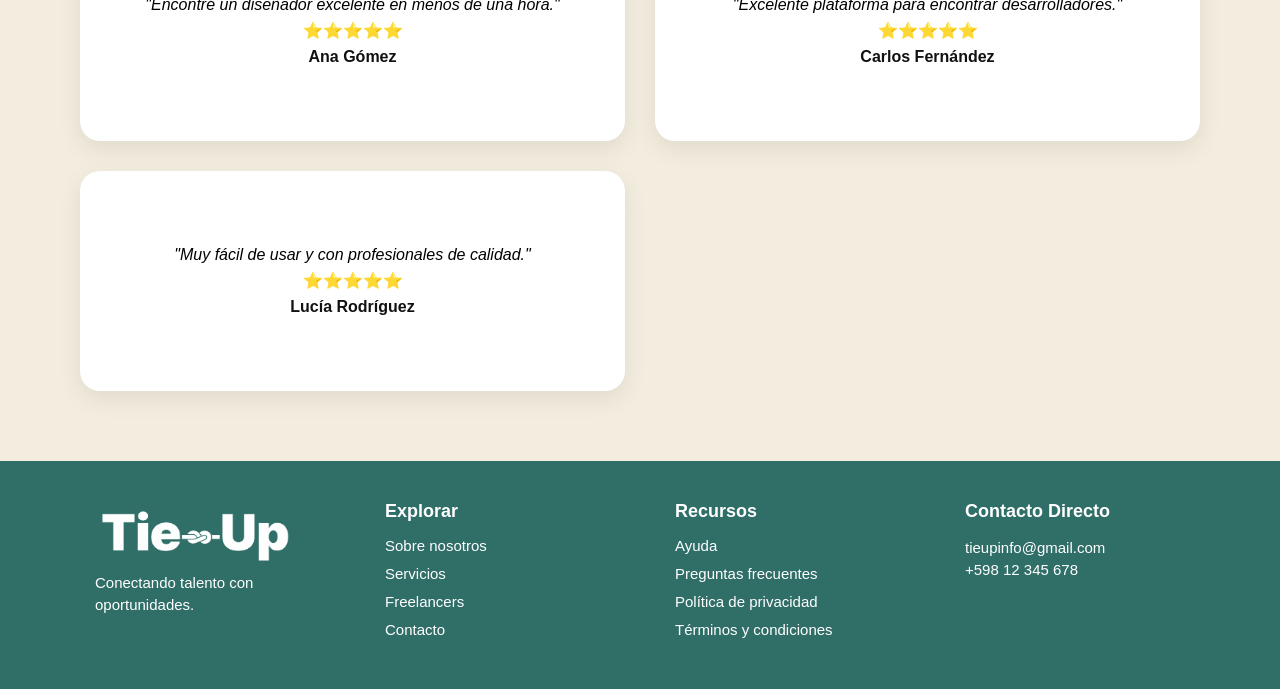
==== commit 8fc34d0b: "Ajustar el video de la card destacada al tamaño de las imágenes El video ocupaba su altura natural y" ====
--- a/html/index.html
+++ b/html/index.html
@@ -10,7 +10,7 @@
       href="../src/img/logo-tie-up-transparente.png"
     />
 
-    <link rel="stylesheet" href="../css/style.css?v=20261026-3" />
+    <link rel="stylesheet" href="../css/style.css?v=20261114-1" />
     <link rel="stylesheet" href="../css/navbar.css?v=20261026-2" />
 
     <link
@@ -165,7 +165,7 @@
           <div class="cardDestacado">
        <video controls>
   <!-- El navegador intenta reproducir este primero -->
-  <source src="https://www.youtube.com/watch?v=Bzei1D9wYg0" type="video/webm">
+  <source src="../src/video1.mp4" type="video/mp4">
   
 </video>
             <h2><span data-i18n="alonso-mazza">Alonso Mazza</span></h2>
--- a/css/style.css
+++ b/css/style.css
@@ -192,7 +192,8 @@
   transform: translateY(-6px);
 }
 
-.cardDestacado img {
+.cardDestacado img,
+.cardDestacado video {
   width: 100%;
   height: 170px;
 
